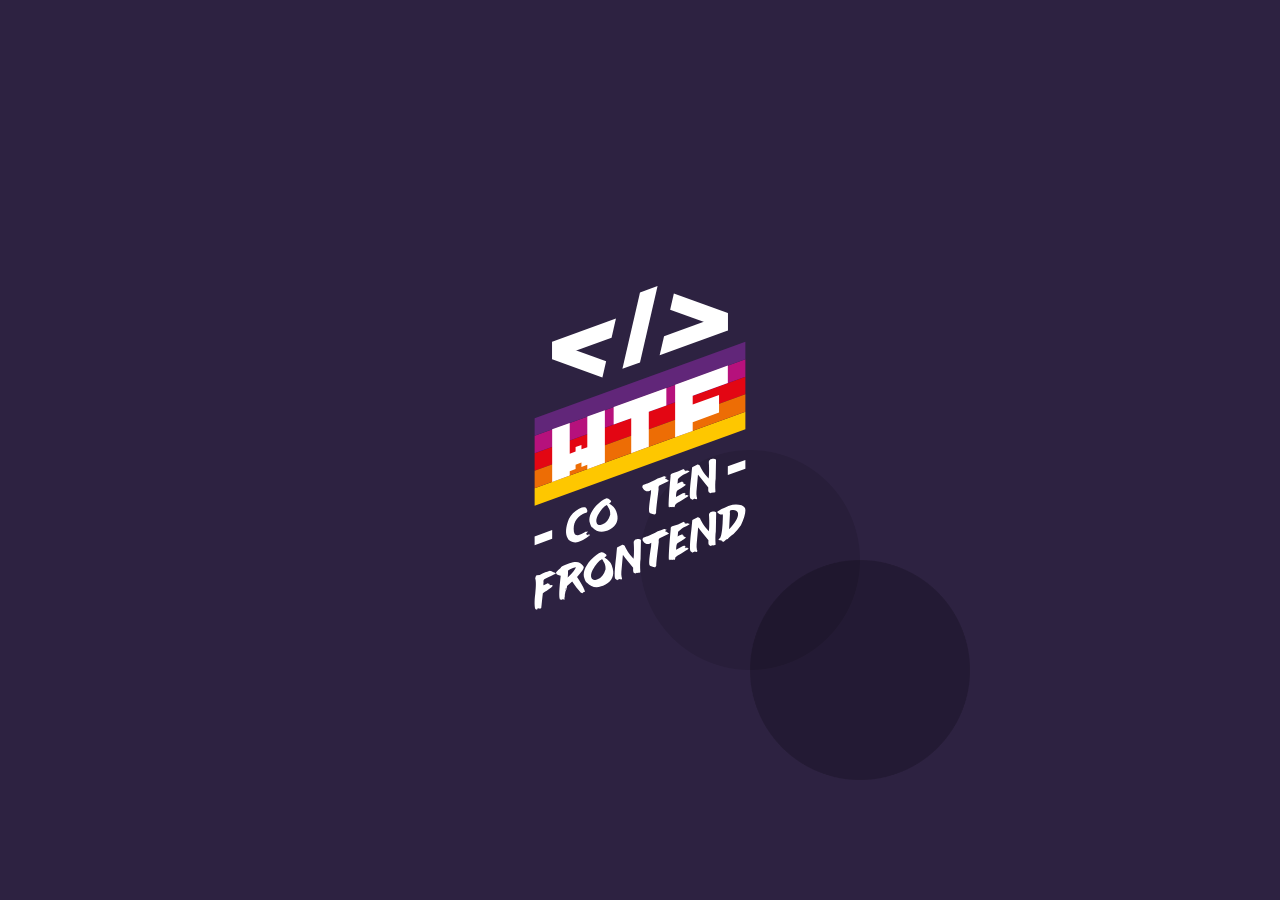
==== index.html @ cfb918bd "Updates" ====
<!doctype html><html lang="en"><head><meta charset="UTF-8"><meta name="viewport" content="width=device-width,initial-scale=1"><title>WTF: Webpack starter kit</title><meta name="description" content="Your project description"><meta property="og:title" content><meta property="og:description" content><meta property="og:url" content><meta property="og:image" content="https://maciejkorsan.com/wtf-gulp-starter/assets/img/cover.png"><link rel="manifest" href="manifest.json"><link rel="apple-touch-icon" sizes="180x180" href="pwa/apple-icon-180.png"><link rel="apple-touch-icon" sizes="167x167" href="pwa/apple-icon-167.png"><link rel="apple-touch-icon" sizes="152x152" href="pwa/apple-icon-152.png"><link rel="apple-touch-icon" sizes="120x120" href="pwa/apple-icon-120.png"><meta name="apple-mobile-web-app-capable" content="yes"><link rel="apple-touch-startup-image" href="pwa/apple-splash-2048-2732.png" media="(device-width: 1024px) and (device-height: 1366px) and (-webkit-device-pixel-ratio: 2) and (orientation: portrait)"><link rel="apple-touch-startup-image" href="pwa/apple-splash-2732-2048.png" media="(device-width: 1024px) and (device-height: 1366px) and (-webkit-device-pixel-ratio: 2) and (orientation: landscape)"><link rel="apple-touch-startup-image" href="pwa/apple-splash-1668-2388.png" media="(device-width: 834px) and (device-height: 1194px) and (-webkit-device-pixel-ratio: 2) and (orientation: portrait)"><link rel="apple-touch-startup-image" href="pwa/apple-splash-2388-1668.png" media="(device-width: 834px) and (device-height: 1194px) and (-webkit-device-pixel-ratio: 2) and (orientation: landscape)"><link rel="apple-touch-startup-image" href="pwa/apple-splash-1536-2048.png" media="(device-width: 768px) and (device-height: 1024px) and (-webkit-device-pixel-ratio: 2) and (orientation: portrait)"><link rel="apple-touch-startup-image" href="pwa/apple-splash-2048-1536.png" media="(device-width: 768px) and (device-height: 1024px) and (-webkit-device-pixel-ratio: 2) and (orientation: landscape)"><link rel="apple-touch-startup-image" href="pwa/apple-splash-1668-2224.png" media="(device-width: 834px) and (device-height: 1112px) and (-webkit-device-pixel-ratio: 2) and (orientation: portrait)"><link rel="apple-touch-startup-image" href="pwa/apple-splash-2224-1668.png" media="(device-width: 834px) and (device-height: 1112px) and (-webkit-device-pixel-ratio: 2) and (orientation: landscape)"><link rel="apple-touch-startup-image" href="pwa/apple-splash-1620-2160.png" media="(device-width: 810px) and (device-height: 1080px) and (-webkit-device-pixel-ratio: 2) and (orientation: portrait)"><link rel="apple-touch-startup-image" href="pwa/apple-splash-2160-1620.png" media="(device-width: 810px) and (device-height: 1080px) and (-webkit-device-pixel-ratio: 2) and (orientation: landscape)"><link rel="apple-touch-startup-image" href="pwa/apple-splash-1242-2688.png" media="(device-width: 414px) and (device-height: 896px) and (-webkit-device-pixel-ratio: 3) and (orientation: portrait)"><link rel="apple-touch-startup-image" href="pwa/apple-splash-2688-1242.png" media="(device-width: 414px) and (device-height: 896px) and (-webkit-device-pixel-ratio: 3) and (orientation: landscape)"><link rel="apple-touch-startup-image" href="pwa/apple-splash-1125-2436.png" media="(device-width: 375px) and (device-height: 812px) and (-webkit-device-pixel-ratio: 3) and (orientation: portrait)"><link rel="apple-touch-startup-image" href="pwa/apple-splash-2436-1125.png" media="(device-width: 375px) and (device-height: 812px) and (-webkit-device-pixel-ratio: 3) and (orientation: landscape)"><link rel="apple-touch-startup-image" href="pwa/apple-splash-828-1792.png" media="(device-width: 414px) and (device-height: 896px) and (-webkit-device-pixel-ratio: 2) and (orientation: portrait)"><link rel="apple-touch-startup-image" href="pwa/apple-splash-1792-828.png" media="(device-width: 414px) and (device-height: 896px) and (-webkit-device-pixel-ratio: 2) and (orientation: landscape)"><link rel="apple-touch-startup-image" href="pwa/apple-splash-1080-1920.png" media="(device-width: 360px) and (device-height: 640px) and (-webkit-device-pixel-ratio: 3) and (orientation: portrait)"><link rel="apple-touch-startup-image" href="pwa/apple-splash-1920-1080.png" media="(device-width: 360px) and (device-height: 640px) and (-webkit-device-pixel-ratio: 3) and (orientation: landscape)"><link rel="apple-touch-startup-image" href="pwa/apple-splash-750-1334.png" media="(device-width: 375px) and (device-height: 667px) and (-webkit-device-pixel-ratio: 2) and (orientation: portrait)"><link rel="apple-touch-startup-image" href="pwa/apple-splash-1334-750.png" media="(device-width: 375px) and (device-height: 667px) and (-webkit-device-pixel-ratio: 2) and (orientation: landscape)"><link rel="apple-touch-startup-image" href="pwa/apple-splash-640-1136.png" media="(device-width: 320px) and (device-height: 568px) and (-webkit-device-pixel-ratio: 2) and (orientation: portrait)"><link rel="apple-touch-startup-image" href="pwa/apple-splash-1136-640.png" media="(device-width: 320px) and (device-height: 568px) and (-webkit-device-pixel-ratio: 2) and (orientation: landscape)"><link href="index.fd72c538.css" rel="stylesheet"></head><body><div class="hello"><img class="hello__logo" src="img/logo.09a7c9b3.svg" alt="WTF "> <span class="hello__circles"></span></div><script src="index.fd72c538.js"></script></body></html>
---- index.fd72c538.css ----
/*! normalize.css v8.0.1 | MIT License | github.com/necolas/normalize.css */html{line-height:1.15;-webkit-text-size-adjust:100%}body{margin:0}main{display:block}h1{font-size:2em;margin:.67em 0}hr{box-sizing:content-box;height:0;overflow:visible}pre{font-family:monospace,monospace;font-size:1em}a{background-color:transparent}abbr[title]{border-bottom:none;text-decoration:underline;text-decoration:underline dotted}b,strong{font-weight:bolder}code,kbd,samp{font-family:monospace,monospace;font-size:1em}small{font-size:80%}sub,sup{font-size:75%;line-height:0;position:relative;vertical-align:baseline}sub{bottom:-.25em}sup{top:-.5em}img{border-style:none}button,input,optgroup,select,textarea{font-family:inherit;font-size:100%;line-height:1.15;margin:0}button,input{overflow:visible}button,select{text-transform:none}[type=button],[type=reset],[type=submit],button{-webkit-appearance:button}[type=button]::-moz-focus-inner,[type=reset]::-moz-focus-inner,[type=submit]::-moz-focus-inner,button::-moz-focus-inner{border-style:none;padding:0}[type=button]:-moz-focusring,[type=reset]:-moz-focusring,[type=submit]:-moz-focusring,button:-moz-focusring{outline:1px dotted ButtonText}fieldset{padding:.35em .75em .625em}legend{box-sizing:border-box;color:inherit;display:table;max-width:100%;padding:0;white-space:normal}progress{vertical-align:baseline}textarea{overflow:auto}[type=checkbox],[type=radio]{box-sizing:border-box;padding:0}[type=number]::-webkit-inner-spin-button,[type=number]::-webkit-outer-spin-button{height:auto}[type=search]{-webkit-appearance:textfield;outline-offset:-2px}[type=search]::-webkit-search-decoration{-webkit-appearance:none}::-webkit-file-upload-button{-webkit-appearance:button;font:inherit}details{display:block}summary{display:list-item}[hidden],template{display:none}@-webkit-keyframes circles{0%{transform:translate(-50%,-50%) scale(1)}20%{transform:translate(-50%,-50%) scale(1.5)}30%{transform:translate(-50%,-50%) scale(.8)}70%{transform:translate(-50%,-50%) scale(1.9)}to{transform:translate(-50%,-50%) scale(1)}}@keyframes circles{0%{transform:translate(-50%,-50%) scale(1)}20%{transform:translate(-50%,-50%) scale(1.5)}30%{transform:translate(-50%,-50%) scale(.8)}70%{transform:translate(-50%,-50%) scale(1.9)}to{transform:translate(-50%,-50%) scale(1)}}.hello{position:relative;z-index:0}.hello__logo{position:relative;z-index:2020}.hello__circles{position:absolute;top:50%;left:50%;will-change:transform;width:220px;height:220px;background:rgba(0,0,0,.1);border-radius:50%;-webkit-animation:circles 20s ease-in infinite;animation:circles 20s ease-in infinite}.hello__circles:after{-webkit-animation:circles 17s ease-out infinite;animation:circles 17s ease-out infinite}.hello__circles:after,.hello__circles:before{position:absolute;top:50%;left:50%;will-change:transform;width:220px;height:220px;background:rgba(0,0,0,.1);border-radius:50%;content:"";display:block;z-index:1}.hello__circles:before{-webkit-animation:circles 20s ease-in infinite;animation:circles 20s ease-in infinite}body{background:#2d2241;color:#fff;display:flex;align-items:center;justify-content:center;min-height:100vh}
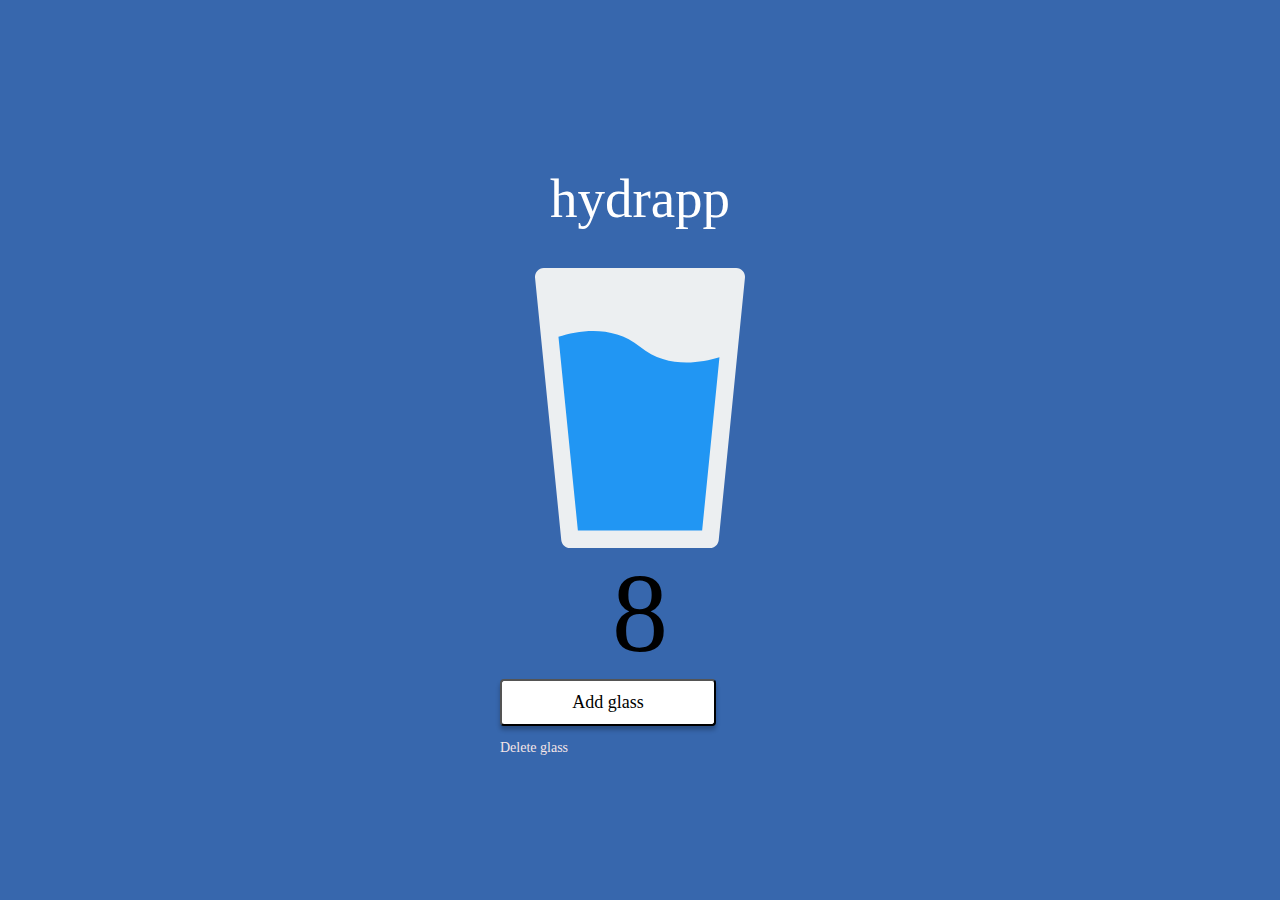
==== commit e3bdb1b6: "Updates" ====
--- a/index.html
+++ b/index.html
@@ -1 +1 @@
-<!doctype html><html lang="en"><head><meta charset="UTF-8"><meta name="viewport" content="width=device-width,initial-scale=1"><title>WTF: Webpack starter kit</title><meta name="description" content="Your project description"><meta property="og:title" content><meta property="og:description" content><meta property="og:url" content><meta property="og:image" content="https://maciejkorsan.com/wtf-gulp-starter/assets/img/cover.png"><link rel="manifest" href="manifest.json"><link rel="apple-touch-icon" sizes="180x180" href="pwa/apple-icon-180.png"><link rel="apple-touch-icon" sizes="167x167" href="pwa/apple-icon-167.png"><link rel="apple-touch-icon" sizes="152x152" href="pwa/apple-icon-152.png"><link rel="apple-touch-icon" sizes="120x120" href="pwa/apple-icon-120.png"><meta name="apple-mobile-web-app-capable" content="yes"><link rel="apple-touch-startup-image" href="pwa/apple-splash-2048-2732.png" media="(device-width: 1024px) and (device-height: 1366px) and (-webkit-device-pixel-ratio: 2) and (orientation: portrait)"><link rel="apple-touch-startup-image" href="pwa/apple-splash-2732-2048.png" media="(device-width: 1024px) and (device-height: 1366px) and (-webkit-device-pixel-ratio: 2) and (orientation: landscape)"><link rel="apple-touch-startup-image" href="pwa/apple-splash-1668-2388.png" media="(device-width: 834px) and (device-height: 1194px) and (-webkit-device-pixel-ratio: 2) and (orientation: portrait)"><link rel="apple-touch-startup-image" href="pwa/apple-splash-2388-1668.png" media="(device-width: 834px) and (device-height: 1194px) and (-webkit-device-pixel-ratio: 2) and (orientation: landscape)"><link rel="apple-touch-startup-image" href="pwa/apple-splash-1536-2048.png" media="(device-width: 768px) and (device-height: 1024px) and (-webkit-device-pixel-ratio: 2) and (orientation: portrait)"><link rel="apple-touch-startup-image" href="pwa/apple-splash-2048-1536.png" media="(device-width: 768px) and (device-height: 1024px) and (-webkit-device-pixel-ratio: 2) and (orientation: landscape)"><link rel="apple-touch-startup-image" href="pwa/apple-splash-1668-2224.png" media="(device-width: 834px) and (device-height: 1112px) and (-webkit-device-pixel-ratio: 2) and (orientation: portrait)"><link rel="apple-touch-startup-image" href="pwa/apple-splash-2224-1668.png" media="(device-width: 834px) and (device-height: 1112px) and (-webkit-device-pixel-ratio: 2) and (orientation: landscape)"><link rel="apple-touch-startup-image" href="pwa/apple-splash-1620-2160.png" media="(device-width: 810px) and (device-height: 1080px) and (-webkit-device-pixel-ratio: 2) and (orientation: portrait)"><link rel="apple-touch-startup-image" href="pwa/apple-splash-2160-1620.png" media="(device-width: 810px) and (device-height: 1080px) and (-webkit-device-pixel-ratio: 2) and (orientation: landscape)"><link rel="apple-touch-startup-image" href="pwa/apple-splash-1242-2688.png" media="(device-width: 414px) and (device-height: 896px) and (-webkit-device-pixel-ratio: 3) and (orientation: portrait)"><link rel="apple-touch-startup-image" href="pwa/apple-splash-2688-1242.png" media="(device-width: 414px) and (device-height: 896px) and (-webkit-device-pixel-ratio: 3) and (orientation: landscape)"><link rel="apple-touch-startup-image" href="pwa/apple-splash-1125-2436.png" media="(device-width: 375px) and (device-height: 812px) and (-webkit-device-pixel-ratio: 3) and (orientation: portrait)"><link rel="apple-touch-startup-image" href="pwa/apple-splash-2436-1125.png" media="(device-width: 375px) and (device-height: 812px) and (-webkit-device-pixel-ratio: 3) and (orientation: landscape)"><link rel="apple-touch-startup-image" href="pwa/apple-splash-828-1792.png" media="(device-width: 414px) and (device-height: 896px) and (-webkit-device-pixel-ratio: 2) and (orientation: portrait)"><link rel="apple-touch-startup-image" href="pwa/apple-splash-1792-828.png" media="(device-width: 414px) and (device-height: 896px) and (-webkit-device-pixel-ratio: 2) and (orientation: landscape)"><link rel="apple-touch-startup-image" href="pwa/apple-splash-1080-1920.png" media="(device-width: 360px) and (device-height: 640px) and (-webkit-device-pixel-ratio: 3) and (orientation: portrait)"><link rel="apple-touch-startup-image" href="pwa/apple-splash-1920-1080.png" media="(device-width: 360px) and (device-height: 640px) and (-webkit-device-pixel-ratio: 3) and (orientation: landscape)"><link rel="apple-touch-startup-image" href="pwa/apple-splash-750-1334.png" media="(device-width: 375px) and (device-height: 667px) and (-webkit-device-pixel-ratio: 2) and (orientation: portrait)"><link rel="apple-touch-startup-image" href="pwa/apple-splash-1334-750.png" media="(device-width: 375px) and (device-height: 667px) and (-webkit-device-pixel-ratio: 2) and (orientation: landscape)"><link rel="apple-touch-startup-image" href="pwa/apple-splash-640-1136.png" media="(device-width: 320px) and (device-height: 568px) and (-webkit-device-pixel-ratio: 2) and (orientation: portrait)"><link rel="apple-touch-startup-image" href="pwa/apple-splash-1136-640.png" media="(device-width: 320px) and (device-height: 568px) and (-webkit-device-pixel-ratio: 2) and (orientation: landscape)"><link href="index.fd72c538.css" rel="stylesheet"></head><body><div class="hello"><img class="hello__logo" src="img/logo.09a7c9b3.svg" alt="WTF "> <span class="hello__circles"></span></div><script src="index.fd72c538.js"></script></body></html>+<!doctype html><html lang="en"><head><meta charset="UTF-8"/><meta name="viewport" content="width=device-width,initial-scale=1"/><title>WTF: Webpack starter kit</title><meta name="description" content="Your project description"/><meta property="og:title" content/><meta property="og:description" content/><meta property="og:url" content/><meta property="og:image" content="https://maciejkorsan.com/wtf-gulp-starter/assets/img/cover.png"/><link rel="manifest" href="manifest.json"/><link rel="apple-touch-icon" sizes="180x180" href="pwa/apple-icon-180.png"/><link rel="apple-touch-icon" sizes="167x167" href="pwa/apple-icon-167.png"/><link rel="apple-touch-icon" sizes="152x152" href="pwa/apple-icon-152.png"/><link rel="apple-touch-icon" sizes="120x120" href="pwa/apple-icon-120.png"/><meta name="apple-mobile-web-app-capable" content="yes"/><link rel="apple-touch-startup-image" href="pwa/apple-splash-2048-2732.png" media="(device-width: 1024px) and (device-height: 1366px) and (-webkit-device-pixel-ratio: 2) and (orientation: portrait)"/><link rel="apple-touch-startup-image" href="pwa/apple-splash-2732-2048.png" media="(device-width: 1024px) and (device-height: 1366px) and (-webkit-device-pixel-ratio: 2) and (orientation: landscape)"/><link rel="apple-touch-startup-image" href="pwa/apple-splash-1668-2388.png" media="(device-width: 834px) and (device-height: 1194px) and (-webkit-device-pixel-ratio: 2) and (orientation: portrait)"/><link rel="apple-touch-startup-image" href="pwa/apple-splash-2388-1668.png" media="(device-width: 834px) and (device-height: 1194px) and (-webkit-device-pixel-ratio: 2) and (orientation: landscape)"/><link rel="apple-touch-startup-image" href="pwa/apple-splash-1536-2048.png" media="(device-width: 768px) and (device-height: 1024px) and (-webkit-device-pixel-ratio: 2) and (orientation: portrait)"/><link rel="apple-touch-startup-image" href="pwa/apple-splash-2048-1536.png" media="(device-width: 768px) and (device-height: 1024px) and (-webkit-device-pixel-ratio: 2) and (orientation: landscape)"/><link rel="apple-touch-startup-image" href="pwa/apple-splash-1668-2224.png" media="(device-width: 834px) and (device-height: 1112px) and (-webkit-device-pixel-ratio: 2) and (orientation: portrait)"/><link rel="apple-touch-startup-image" href="pwa/apple-splash-2224-1668.png" media="(device-width: 834px) and (device-height: 1112px) and (-webkit-device-pixel-ratio: 2) and (orientation: landscape)"/><link rel="apple-touch-startup-image" href="pwa/apple-splash-1620-2160.png" media="(device-width: 810px) and (device-height: 1080px) and (-webkit-device-pixel-ratio: 2) and (orientation: portrait)"/><link rel="apple-touch-startup-image" href="pwa/apple-splash-2160-1620.png" media="(device-width: 810px) and (device-height: 1080px) and (-webkit-device-pixel-ratio: 2) and (orientation: landscape)"/><link rel="apple-touch-startup-image" href="pwa/apple-splash-1242-2688.png" media="(device-width: 414px) and (device-height: 896px) and (-webkit-device-pixel-ratio: 3) and (orientation: portrait)"/><link rel="apple-touch-startup-image" href="pwa/apple-splash-2688-1242.png" media="(device-width: 414px) and (device-height: 896px) and (-webkit-device-pixel-ratio: 3) and (orientation: landscape)"/><link rel="apple-touch-startup-image" href="pwa/apple-splash-1125-2436.png" media="(device-width: 375px) and (device-height: 812px) and (-webkit-device-pixel-ratio: 3) and (orientation: portrait)"/><link rel="apple-touch-startup-image" href="pwa/apple-splash-2436-1125.png" media="(device-width: 375px) and (device-height: 812px) and (-webkit-device-pixel-ratio: 3) and (orientation: landscape)"/><link rel="apple-touch-startup-image" href="pwa/apple-splash-828-1792.png" media="(device-width: 414px) and (device-height: 896px) and (-webkit-device-pixel-ratio: 2) and (orientation: portrait)"/><link rel="apple-touch-startup-image" href="pwa/apple-splash-1792-828.png" media="(device-width: 414px) and (device-height: 896px) and (-webkit-device-pixel-ratio: 2) and (orientation: landscape)"/><link rel="apple-touch-startup-image" href="pwa/apple-splash-1080-1920.png" media="(device-width: 360px) and (device-height: 640px) and (-webkit-device-pixel-ratio: 3) and (orientation: portrait)"/><link rel="apple-touch-startup-image" href="pwa/apple-splash-1920-1080.png" media="(device-width: 360px) and (device-height: 640px) and (-webkit-device-pixel-ratio: 3) and (orientation: landscape)"/><link rel="apple-touch-startup-image" href="pwa/apple-splash-750-1334.png" media="(device-width: 375px) and (device-height: 667px) and (-webkit-device-pixel-ratio: 2) and (orientation: portrait)"/><link rel="apple-touch-startup-image" href="pwa/apple-splash-1334-750.png" media="(device-width: 375px) and (device-height: 667px) and (-webkit-device-pixel-ratio: 2) and (orientation: landscape)"/><link rel="apple-touch-startup-image" href="pwa/apple-splash-640-1136.png" media="(device-width: 320px) and (device-height: 568px) and (-webkit-device-pixel-ratio: 2) and (orientation: portrait)"/><link rel="apple-touch-startup-image" href="pwa/apple-splash-1136-640.png" media="(device-width: 320px) and (device-height: 568px) and (-webkit-device-pixel-ratio: 2) and (orientation: landscape)"/><link href="index.0f42dc37.css" rel="stylesheet"></head><body><main><h1 class="title">hydrapp</h1><div class="glass"><img src="img/water-glass.df5415bb.svg" alt="Glass of water"/></div><div class="number-glass">8</div><button class="add-button">Add glass</button><p class="delete-glass">Delete glass</p></main><script src="index.0f42dc37.js"></script></body></html>--- a/index.0f42dc37.css
+++ b/index.0f42dc37.css
@@ -0,0 +1 @@
+/*! normalize.css v8.0.1 | MIT License | github.com/necolas/normalize.css */html{line-height:1.15;-webkit-text-size-adjust:100%}body{margin:0}main{display:block}h1{font-size:2em;margin:.67em 0}hr{box-sizing:content-box;height:0;overflow:visible}pre{font-family:monospace,monospace;font-size:1em}a{background-color:transparent}abbr[title]{border-bottom:none;text-decoration:underline;text-decoration:underline dotted}b,strong{font-weight:bolder}code,kbd,samp{font-family:monospace,monospace;font-size:1em}small{font-size:80%}sub,sup{font-size:75%;line-height:0;position:relative;vertical-align:baseline}sub{bottom:-.25em}sup{top:-.5em}img{border-style:none}button,input,optgroup,select,textarea{font-family:inherit;font-size:100%;line-height:1.15;margin:0}button,input{overflow:visible}button,select{text-transform:none}[type=button],[type=reset],[type=submit],button{-webkit-appearance:button}[type=button]::-moz-focus-inner,[type=reset]::-moz-focus-inner,[type=submit]::-moz-focus-inner,button::-moz-focus-inner{border-style:none;padding:0}[type=button]:-moz-focusring,[type=reset]:-moz-focusring,[type=submit]:-moz-focusring,button:-moz-focusring{outline:1px dotted ButtonText}fieldset{padding:.35em .75em .625em}legend{box-sizing:border-box;color:inherit;display:table;max-width:100%;padding:0;white-space:normal}progress{vertical-align:baseline}textarea{overflow:auto}[type=checkbox],[type=radio]{box-sizing:border-box;padding:0}[type=number]::-webkit-inner-spin-button,[type=number]::-webkit-outer-spin-button{height:auto}[type=search]{-webkit-appearance:textfield;outline-offset:-2px}[type=search]::-webkit-search-decoration{-webkit-appearance:none}::-webkit-file-upload-button{-webkit-appearance:button;font:inherit}details{display:block}summary{display:list-item}[hidden],template{display:none}@-webkit-keyframes circles{0%{transform:translate(-50%,-50%) scale(1)}20%{transform:translate(-50%,-50%) scale(1.5)}30%{transform:translate(-50%,-50%) scale(.8)}70%{transform:translate(-50%,-50%) scale(1.9)}to{transform:translate(-50%,-50%) scale(1)}}@keyframes circles{0%{transform:translate(-50%,-50%) scale(1)}20%{transform:translate(-50%,-50%) scale(1.5)}30%{transform:translate(-50%,-50%) scale(.8)}70%{transform:translate(-50%,-50%) scale(1.9)}to{transform:translate(-50%,-50%) scale(1)}}.hello{position:relative;z-index:0}.hello__logo{position:relative;z-index:2020}body{background:#3767ad;display:flex;color:#fff;align-items:center;justify-content:center;min-height:100vh}.add-button{width:216px;height:47px;left:79px;top:531px;background:#fff;box-shadow:0 4px 4px rgba(0,0,0,.25);border-radius:4px;font-size:18px;line-height:21px;color:#000}.add-button,.delete-glass{font-family:Roboto;font-style:normal;font-weight:500;align-items:center;text-align:center}.delete-glass{font-size:14px;line-height:16px;display:flex;color:#f5e5e7}.glass{width:280px;height:280px;left:47px;top:203px}.number-glass{left:38.13%;right:38.4%;top:39.04%;bottom:48.89%;font-size:112px;line-height:131px;color:#000}.number-glass,.title{font-family:Roboto;font-style:normal;font-weight:500;align-items:center;text-align:center}.title{font-size:55px;line-height:64px;color:#fff}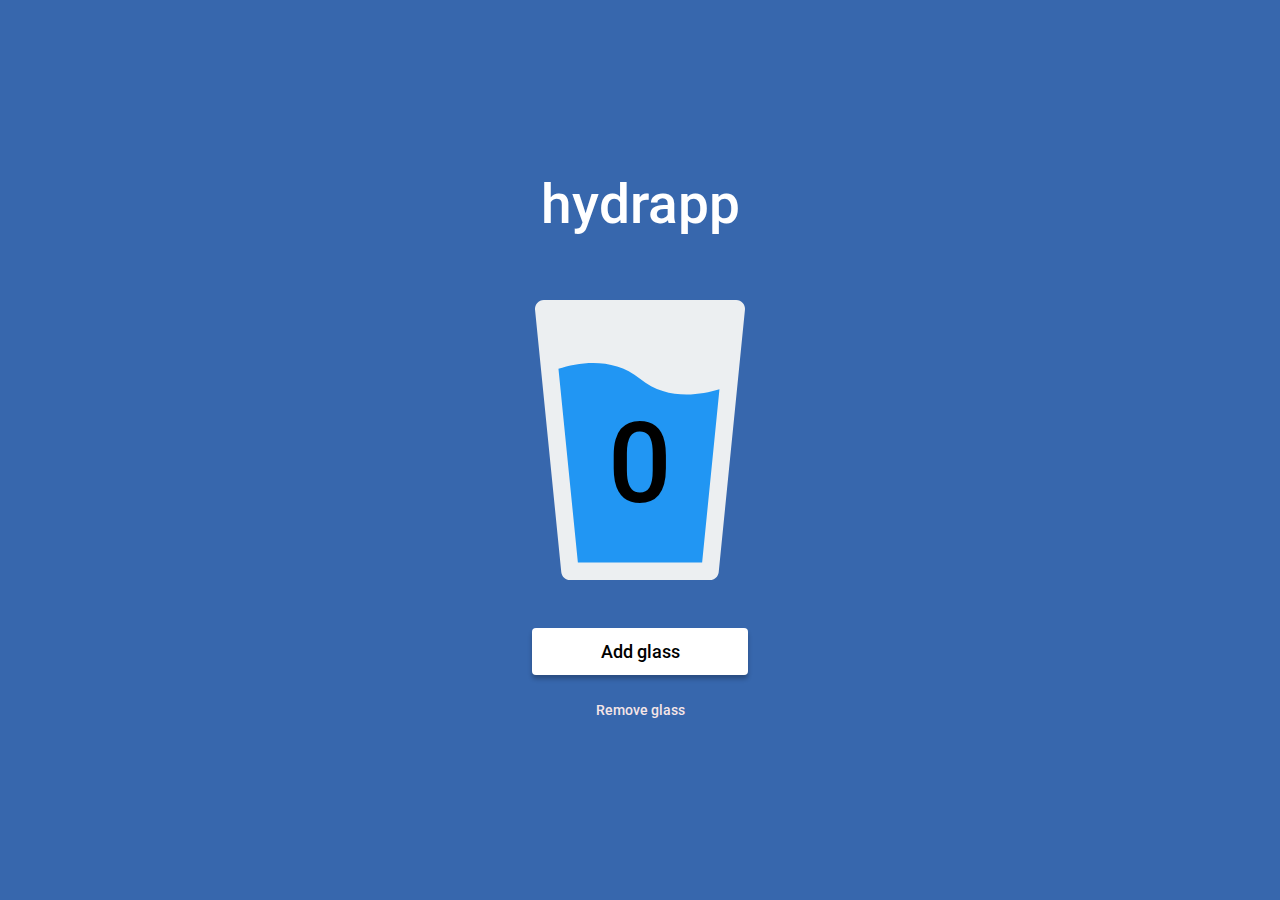
==== commit 7c2eb91b: "Updates" ====
--- a/index.html
+++ b/index.html
@@ -1 +1 @@
-<!doctype html><html lang="en"><head><meta charset="UTF-8"/><meta name="viewport" content="width=device-width,initial-scale=1"/><title>WTF: Webpack starter kit</title><meta name="description" content="Your project description"/><meta property="og:title" content/><meta property="og:description" content/><meta property="og:url" content/><meta property="og:image" content="https://maciejkorsan.com/wtf-gulp-starter/assets/img/cover.png"/><link rel="manifest" href="manifest.json"/><link rel="apple-touch-icon" sizes="180x180" href="pwa/apple-icon-180.png"/><link rel="apple-touch-icon" sizes="167x167" href="pwa/apple-icon-167.png"/><link rel="apple-touch-icon" sizes="152x152" href="pwa/apple-icon-152.png"/><link rel="apple-touch-icon" sizes="120x120" href="pwa/apple-icon-120.png"/><meta name="apple-mobile-web-app-capable" content="yes"/><link rel="apple-touch-startup-image" href="pwa/apple-splash-2048-2732.png" media="(device-width: 1024px) and (device-height: 1366px) and (-webkit-device-pixel-ratio: 2) and (orientation: portrait)"/><link rel="apple-touch-startup-image" href="pwa/apple-splash-2732-2048.png" media="(device-width: 1024px) and (device-height: 1366px) and (-webkit-device-pixel-ratio: 2) and (orientation: landscape)"/><link rel="apple-touch-startup-image" href="pwa/apple-splash-1668-2388.png" media="(device-width: 834px) and (device-height: 1194px) and (-webkit-device-pixel-ratio: 2) and (orientation: portrait)"/><link rel="apple-touch-startup-image" href="pwa/apple-splash-2388-1668.png" media="(device-width: 834px) and (device-height: 1194px) and (-webkit-device-pixel-ratio: 2) and (orientation: landscape)"/><link rel="apple-touch-startup-image" href="pwa/apple-splash-1536-2048.png" media="(device-width: 768px) and (device-height: 1024px) and (-webkit-device-pixel-ratio: 2) and (orientation: portrait)"/><link rel="apple-touch-startup-image" href="pwa/apple-splash-2048-1536.png" media="(device-width: 768px) and (device-height: 1024px) and (-webkit-device-pixel-ratio: 2) and (orientation: landscape)"/><link rel="apple-touch-startup-image" href="pwa/apple-splash-1668-2224.png" media="(device-width: 834px) and (device-height: 1112px) and (-webkit-device-pixel-ratio: 2) and (orientation: portrait)"/><link rel="apple-touch-startup-image" href="pwa/apple-splash-2224-1668.png" media="(device-width: 834px) and (device-height: 1112px) and (-webkit-device-pixel-ratio: 2) and (orientation: landscape)"/><link rel="apple-touch-startup-image" href="pwa/apple-splash-1620-2160.png" media="(device-width: 810px) and (device-height: 1080px) and (-webkit-device-pixel-ratio: 2) and (orientation: portrait)"/><link rel="apple-touch-startup-image" href="pwa/apple-splash-2160-1620.png" media="(device-width: 810px) and (device-height: 1080px) and (-webkit-device-pixel-ratio: 2) and (orientation: landscape)"/><link rel="apple-touch-startup-image" href="pwa/apple-splash-1242-2688.png" media="(device-width: 414px) and (device-height: 896px) and (-webkit-device-pixel-ratio: 3) and (orientation: portrait)"/><link rel="apple-touch-startup-image" href="pwa/apple-splash-2688-1242.png" media="(device-width: 414px) and (device-height: 896px) and (-webkit-device-pixel-ratio: 3) and (orientation: landscape)"/><link rel="apple-touch-startup-image" href="pwa/apple-splash-1125-2436.png" media="(device-width: 375px) and (device-height: 812px) and (-webkit-device-pixel-ratio: 3) and (orientation: portrait)"/><link rel="apple-touch-startup-image" href="pwa/apple-splash-2436-1125.png" media="(device-width: 375px) and (device-height: 812px) and (-webkit-device-pixel-ratio: 3) and (orientation: landscape)"/><link rel="apple-touch-startup-image" href="pwa/apple-splash-828-1792.png" media="(device-width: 414px) and (device-height: 896px) and (-webkit-device-pixel-ratio: 2) and (orientation: portrait)"/><link rel="apple-touch-startup-image" href="pwa/apple-splash-1792-828.png" media="(device-width: 414px) and (device-height: 896px) and (-webkit-device-pixel-ratio: 2) and (orientation: landscape)"/><link rel="apple-touch-startup-image" href="pwa/apple-splash-1080-1920.png" media="(device-width: 360px) and (device-height: 640px) and (-webkit-device-pixel-ratio: 3) and (orientation: portrait)"/><link rel="apple-touch-startup-image" href="pwa/apple-splash-1920-1080.png" media="(device-width: 360px) and (device-height: 640px) and (-webkit-device-pixel-ratio: 3) and (orientation: landscape)"/><link rel="apple-touch-startup-image" href="pwa/apple-splash-750-1334.png" media="(device-width: 375px) and (device-height: 667px) and (-webkit-device-pixel-ratio: 2) and (orientation: portrait)"/><link rel="apple-touch-startup-image" href="pwa/apple-splash-1334-750.png" media="(device-width: 375px) and (device-height: 667px) and (-webkit-device-pixel-ratio: 2) and (orientation: landscape)"/><link rel="apple-touch-startup-image" href="pwa/apple-splash-640-1136.png" media="(device-width: 320px) and (device-height: 568px) and (-webkit-device-pixel-ratio: 2) and (orientation: portrait)"/><link rel="apple-touch-startup-image" href="pwa/apple-splash-1136-640.png" media="(device-width: 320px) and (device-height: 568px) and (-webkit-device-pixel-ratio: 2) and (orientation: landscape)"/><link href="index.0f42dc37.css" rel="stylesheet"></head><body><main><h1 class="title">hydrapp</h1><div class="glass"><img src="img/water-glass.df5415bb.svg" alt="Glass of water"/></div><div class="number-glass">8</div><button class="add-button">Add glass</button><p class="delete-glass">Delete glass</p></main><script src="index.0f42dc37.js"></script></body></html>+<!doctype html><html lang="en"><head><meta charset="UTF-8"/><meta name="viewport" content="width=device-width,initial-scale=1"/><title>Hydrapp by Tomek K.</title><meta name="description" content="PWA app to count the glasses of water you have drunk."/><meta property="og:title" content="Hydrapp by Tomek K."/><meta property="og:description" content="PWA app to count the glasses of water you have drunk."/><meta property="og:url" content="https://tomasz-kwietniewski.github.io/hydrapp/"/><meta property="og:image" content="https://tomasz-kwietniewski.github.io/hydrapp/Baby-Yoda.png"/><link rel="manifest" href="manifest.json"/><link rel="apple-touch-icon" sizes="180x180" href="pwa/apple-icon-180.png"/><link rel="apple-touch-icon" sizes="167x167" href="pwa/apple-icon-167.png"/><link rel="apple-touch-icon" sizes="152x152" href="pwa/apple-icon-152.png"/><link rel="apple-touch-icon" sizes="120x120" href="pwa/apple-icon-120.png"/><meta name="apple-mobile-web-app-capable" content="yes"/><link rel="apple-touch-startup-image" href="pwa/apple-splash-2048-2732.png" media="(device-width: 1024px) and (device-height: 1366px) and (-webkit-device-pixel-ratio: 2) and (orientation: portrait)"/><link rel="apple-touch-startup-image" href="pwa/apple-splash-2732-2048.png" media="(device-width: 1024px) and (device-height: 1366px) and (-webkit-device-pixel-ratio: 2) and (orientation: landscape)"/><link rel="apple-touch-startup-image" href="pwa/apple-splash-1668-2388.png" media="(device-width: 834px) and (device-height: 1194px) and (-webkit-device-pixel-ratio: 2) and (orientation: portrait)"/><link rel="apple-touch-startup-image" href="pwa/apple-splash-2388-1668.png" media="(device-width: 834px) and (device-height: 1194px) and (-webkit-device-pixel-ratio: 2) and (orientation: landscape)"/><link rel="apple-touch-startup-image" href="pwa/apple-splash-1536-2048.png" media="(device-width: 768px) and (device-height: 1024px) and (-webkit-device-pixel-ratio: 2) and (orientation: portrait)"/><link rel="apple-touch-startup-image" href="pwa/apple-splash-2048-1536.png" media="(device-width: 768px) and (device-height: 1024px) and (-webkit-device-pixel-ratio: 2) and (orientation: landscape)"/><link rel="apple-touch-startup-image" href="pwa/apple-splash-1668-2224.png" media="(device-width: 834px) and (device-height: 1112px) and (-webkit-device-pixel-ratio: 2) and (orientation: portrait)"/><link rel="apple-touch-startup-image" href="pwa/apple-splash-2224-1668.png" media="(device-width: 834px) and (device-height: 1112px) and (-webkit-device-pixel-ratio: 2) and (orientation: landscape)"/><link rel="apple-touch-startup-image" href="pwa/apple-splash-1620-2160.png" media="(device-width: 810px) and (device-height: 1080px) and (-webkit-device-pixel-ratio: 2) and (orientation: portrait)"/><link rel="apple-touch-startup-image" href="pwa/apple-splash-2160-1620.png" media="(device-width: 810px) and (device-height: 1080px) and (-webkit-device-pixel-ratio: 2) and (orientation: landscape)"/><link rel="apple-touch-startup-image" href="pwa/apple-splash-1242-2688.png" media="(device-width: 414px) and (device-height: 896px) and (-webkit-device-pixel-ratio: 3) and (orientation: portrait)"/><link rel="apple-touch-startup-image" href="pwa/apple-splash-2688-1242.png" media="(device-width: 414px) and (device-height: 896px) and (-webkit-device-pixel-ratio: 3) and (orientation: landscape)"/><link rel="apple-touch-startup-image" href="pwa/apple-splash-1125-2436.png" media="(device-width: 375px) and (device-height: 812px) and (-webkit-device-pixel-ratio: 3) and (orientation: portrait)"/><link rel="apple-touch-startup-image" href="pwa/apple-splash-2436-1125.png" media="(device-width: 375px) and (device-height: 812px) and (-webkit-device-pixel-ratio: 3) and (orientation: landscape)"/><link rel="apple-touch-startup-image" href="pwa/apple-splash-828-1792.png" media="(device-width: 414px) and (device-height: 896px) and (-webkit-device-pixel-ratio: 2) and (orientation: portrait)"/><link rel="apple-touch-startup-image" href="pwa/apple-splash-1792-828.png" media="(device-width: 414px) and (device-height: 896px) and (-webkit-device-pixel-ratio: 2) and (orientation: landscape)"/><link rel="apple-touch-startup-image" href="pwa/apple-splash-1080-1920.png" media="(device-width: 360px) and (device-height: 640px) and (-webkit-device-pixel-ratio: 3) and (orientation: portrait)"/><link rel="apple-touch-startup-image" href="pwa/apple-splash-1920-1080.png" media="(device-width: 360px) and (device-height: 640px) and (-webkit-device-pixel-ratio: 3) and (orientation: landscape)"/><link rel="apple-touch-startup-image" href="pwa/apple-splash-750-1334.png" media="(device-width: 375px) and (device-height: 667px) and (-webkit-device-pixel-ratio: 2) and (orientation: portrait)"/><link rel="apple-touch-startup-image" href="pwa/apple-splash-1334-750.png" media="(device-width: 375px) and (device-height: 667px) and (-webkit-device-pixel-ratio: 2) and (orientation: landscape)"/><link rel="apple-touch-startup-image" href="pwa/apple-splash-640-1136.png" media="(device-width: 320px) and (device-height: 568px) and (-webkit-device-pixel-ratio: 2) and (orientation: portrait)"/><link rel="apple-touch-startup-image" href="pwa/apple-splash-1136-640.png" media="(device-width: 320px) and (device-height: 568px) and (-webkit-device-pixel-ratio: 2) and (orientation: landscape)"/><link href="index.0f963e95.css" rel="stylesheet"></head><body><main><h1 class="title">hydrapp</h1><div class="glass"><span class="glass__counter glass__counter--js">0</span></div><button class="add-button add-button--js">Add glass</button> <button class="remove-button remove-button--js">Remove glass</button></main><script src="index.0f963e95.js"></script></body></html>--- a/index.0f963e95.css
+++ b/index.0f963e95.css
@@ -0,0 +1,2 @@
+@import url(https://fonts.googleapis.com/css2?family=Roboto:wght@400;500&display=swap);
+/*! normalize.css v8.0.1 | MIT License | github.com/necolas/normalize.css */html{line-height:1.15;-webkit-text-size-adjust:100%}body{margin:0}main{display:block}h1{font-size:2em;margin:.67em 0}hr{box-sizing:content-box;height:0;overflow:visible}pre{font-family:monospace,monospace;font-size:1em}a{background-color:transparent}abbr[title]{border-bottom:none;text-decoration:underline;text-decoration:underline dotted}b,strong{font-weight:bolder}code,kbd,samp{font-family:monospace,monospace;font-size:1em}small{font-size:80%}sub,sup{font-size:75%;line-height:0;position:relative;vertical-align:baseline}sub{bottom:-.25em}sup{top:-.5em}img{border-style:none}button,input,optgroup,select,textarea{font-family:inherit;font-size:100%;line-height:1.15;margin:0}button,input{overflow:visible}button,select{text-transform:none}[type=button],[type=reset],[type=submit],button{-webkit-appearance:button}[type=button]::-moz-focus-inner,[type=reset]::-moz-focus-inner,[type=submit]::-moz-focus-inner,button::-moz-focus-inner{border-style:none;padding:0}[type=button]:-moz-focusring,[type=reset]:-moz-focusring,[type=submit]:-moz-focusring,button:-moz-focusring{outline:1px dotted ButtonText}fieldset{padding:.35em .75em .625em}legend{box-sizing:border-box;color:inherit;display:table;max-width:100%;padding:0;white-space:normal}progress{vertical-align:baseline}textarea{overflow:auto}[type=checkbox],[type=radio]{box-sizing:border-box;padding:0}[type=number]::-webkit-inner-spin-button,[type=number]::-webkit-outer-spin-button{height:auto}[type=search]{-webkit-appearance:textfield;outline-offset:-2px}[type=search]::-webkit-search-decoration{-webkit-appearance:none}::-webkit-file-upload-button{-webkit-appearance:button;font:inherit}details{display:block}summary{display:list-item}[hidden],template{display:none}.add-button{width:216px;height:47px;left:79px;top:531px;margin:0 auto 16px;background:#fff;box-shadow:0 4px 4px rgba(0,0,0,.25);border-radius:4px;font-size:18px;line-height:21px;color:#000}.add-button,.remove-button{display:block;padding:11px;border:none;font-weight:500}.remove-button{font-size:14px;line-height:16px;margin:0 auto;color:#f5e5e7;background:none}.glass{width:280px;height:280px;background:url(img/water-glass.df5415bb.svg);background-size:contain;display:flex;align-items:center;justify-content:center;margin-bottom:48px}.glass__counter{font-weight:500;font-size:112px;color:#000;margin-top:50px}body{background:#3767ad;display:flex;color:#fff;align-items:center;justify-content:center;min-height:100vh;font-family:Roboto,sans-serif}.title{font-style:normal;font-weight:500;font-size:55px;line-height:64px;color:#fff;margin:0 0 64px;text-align:center}